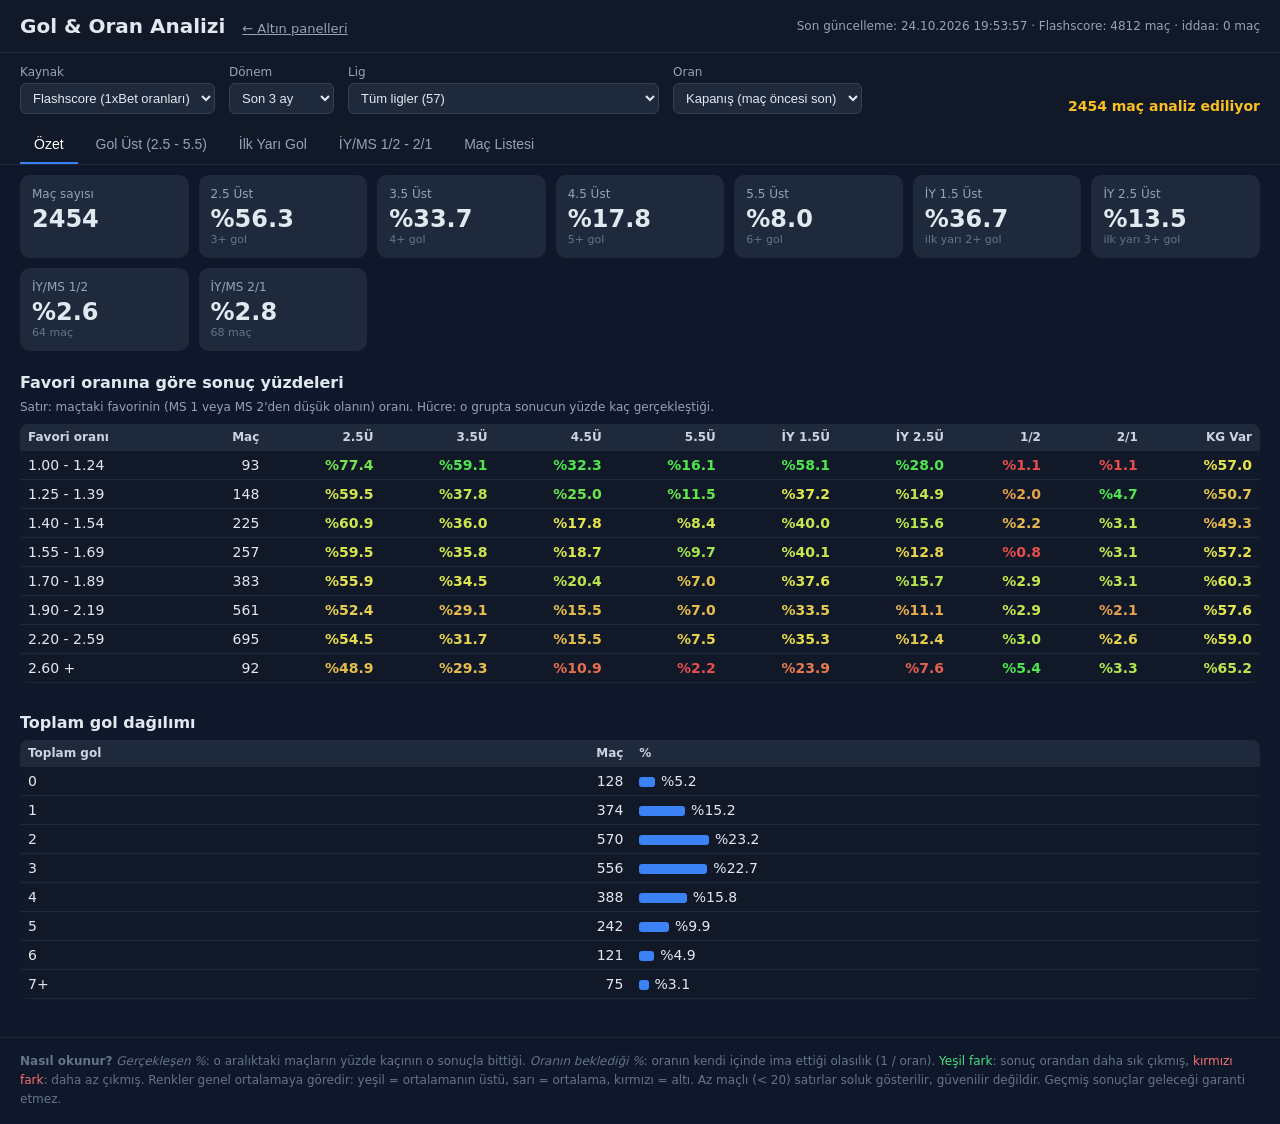
==== docs/gol/index.html @ 0c81ed70 "Gol & oran analiz paneli (docs/gol) + 2 saatte bir veri güncelleme Co-Authored-By: Okira59 <eduslife" ====
<!doctype html>
<html lang="tr">
<head>
<meta charset="utf-8">
<meta name="viewport" content="width=device-width, initial-scale=1">
<title>Gol & Oran Analizi</title>
<link rel="stylesheet" href="style.css">
</head>
<body>
<header>
  <h1>Gol &amp; Oran Analizi <a href="../" style="font-size:13px;font-weight:400;color:#94a3b8;margin-left:10px">← Altın panelleri</a></h1>
  <div id="meta">Yükleniyor...</div>
</header>

<section class="filters">
  <label>Kaynak
    <select id="f-src">
      <option value="fs">Flashscore (1xBet oranları)</option>
      <option value="iddaa">iddaa.com oranları</option>
    </select>
  </label>
  <label>Dönem
    <select id="f-days">
      <option value="7">Son 7 gün</option>
      <option value="30">Son 30 gün</option>
      <option value="60">Son 60 gün</option>
      <option value="90" selected>Son 3 ay</option>
    </select>
  </label>
  <label>Lig
    <select id="f-lg"><option value="">Tüm ligler</option></select>
  </label>
  <label>Oran
    <select id="f-ot">
      <option value="0">Kapanış (maç öncesi son)</option>
      <option value="1">Açılış</option>
    </select>
  </label>
  <span id="f-count" class="count"></span>
</section>

<nav class="tabs">
  <button data-tab="ozet" class="active">Özet</button>
  <button data-tab="ust">Gol Üst (2.5 - 5.5)</button>
  <button data-tab="iy">İlk Yarı Gol</button>
  <button data-tab="iyms">İY/MS 1/2 - 2/1</button>
  <button data-tab="liste">Maç Listesi</button>
</nav>

<main>
  <section id="tab-ozet" class="tab active"></section>
  <section id="tab-ust" class="tab"></section>
  <section id="tab-iy" class="tab"></section>
  <section id="tab-iyms" class="tab"></section>
  <section id="tab-liste" class="tab"></section>
</main>

<footer>
  <b>Nasıl okunur?</b> <i>Gerçekleşen %</i>: o aralıktaki maçların yüzde kaçının o sonuçla bittiği.
  <i>Oranın beklediği %</i>: oranın kendi içinde ima ettiği olasılık (1 / oran).
  <span class="pos">Yeşil fark</span>: sonuç orandan daha sık çıkmış, <span class="neg">kırmızı fark</span>: daha az çıkmış.
  Renkler genel ortalamaya göredir: yeşil = ortalamanın üstü, sarı = ortalama, kırmızı = altı. Az maçlı (&lt; 20) satırlar soluk gösterilir, güvenilir değildir. Geçmiş sonuçlar geleceği garanti etmez.
</footer>
<script src="app.js"></script>
</body>
</html>
---- docs/gol/style.css ----
*{box-sizing:border-box}
body{margin:0;font-family:system-ui,-apple-system,Segoe UI,Roboto,sans-serif;background:#0f172a;color:#e2e8f0;font-size:14px}
header{display:flex;justify-content:space-between;align-items:center;padding:14px 20px;background:#111827;border-bottom:1px solid #1f2937;flex-wrap:wrap;gap:8px}
h1{margin:0;font-size:20px}
h2{font-size:16px;margin:22px 0 8px}
h3{font-size:14px;margin:16px 0 6px;color:#93c5fd}
#meta{color:#94a3b8;font-size:12px}
.filters{display:flex;gap:14px;flex-wrap:wrap;padding:12px 20px;background:#111827;align-items:flex-end}
.filters label{display:flex;flex-direction:column;font-size:12px;color:#94a3b8;gap:4px}
select,input{background:#1e293b;color:#e2e8f0;border:1px solid #334155;border-radius:6px;padding:6px 8px;font-size:13px}
.count{color:#fbbf24;font-weight:600;margin-left:auto}
.tabs{display:flex;gap:4px;padding:0 20px;background:#111827;border-bottom:1px solid #1f2937;overflow-x:auto}
.tabs button{background:none;border:none;color:#94a3b8;padding:10px 14px;cursor:pointer;font-size:14px;border-bottom:2px solid transparent;white-space:nowrap}
.tabs button.active{color:#fff;border-color:#3b82f6}
main{padding:10px 20px 30px}
.tab{display:none}.tab.active{display:block}
.cards{display:grid;grid-template-columns:repeat(auto-fill,minmax(150px,1fr));gap:10px}
.card{background:#1e293b;border-radius:10px;padding:12px}
.card .t{font-size:12px;color:#94a3b8}
.card .v{font-size:24px;font-weight:700;margin-top:4px}
.card .s{font-size:11px;color:#64748b}
table{border-collapse:collapse;width:100%;background:#111827;border-radius:8px;overflow:hidden;margin-bottom:8px}
th,td{padding:6px 8px;text-align:right;border-bottom:1px solid #1f2937;white-space:nowrap}
th{background:#1e293b;color:#cbd5e1;font-weight:600;font-size:12px}
td:first-child,th:first-child{text-align:left}
td.l,th.l{text-align:left}
tr.weak td{opacity:.45}
.pos{color:#4ade80}.neg{color:#f87171}
.bar{display:inline-block;height:10px;background:#3b82f6;border-radius:3px;vertical-align:middle;margin-right:6px}
.bar.imp{background:#64748b}
.heat{font-weight:600}
.row{display:flex;gap:10px;align-items:center;flex-wrap:wrap;margin:10px 0}
.pill{background:#1e293b;border:1px solid #334155;color:#cbd5e1;padding:6px 12px;border-radius:999px;cursor:pointer}
.pill.active{background:#2563eb;border-color:#2563eb;color:#fff}
.note{color:#94a3b8;font-size:12px;margin:4px 0 10px}
.grid2{display:grid;grid-template-columns:1fr 1fr;gap:16px}
@media(max-width:900px){.grid2{grid-template-columns:1fr}}
.scroll{overflow-x:auto}
footer{padding:14px 20px;color:#64748b;font-size:12px;border-top:1px solid #1f2937;line-height:1.6}
.more{margin:10px 0;background:#1e293b;color:#e2e8f0;border:1px solid #334155;border-radius:6px;padding:8px 14px;cursor:pointer}
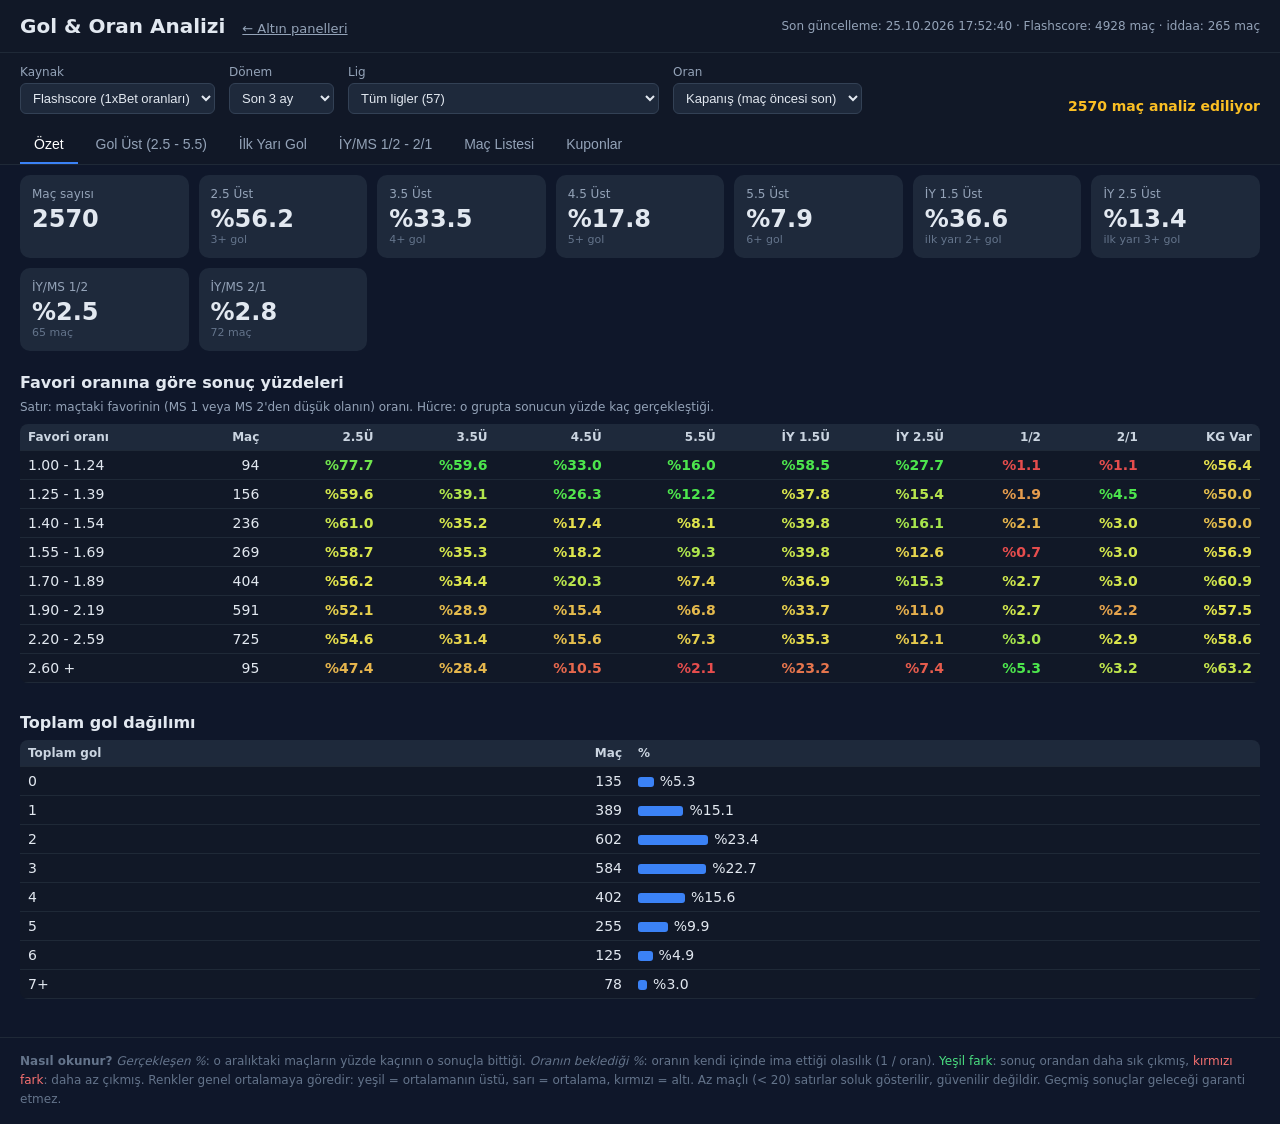
==== commit 22f05a09: "Gol analiz: otomatik kuponlar (4 saatte bir 3'lü/4'lü, günlük yüksek oranlı 2-3'lü) + Kuponlar sekme" ====
--- a/docs/gol/index.html
+++ b/docs/gol/index.html
@@ -45,6 +45,7 @@
   <button data-tab="iy">İlk Yarı Gol</button>
   <button data-tab="iyms">İY/MS 1/2 - 2/1</button>
   <button data-tab="liste">Maç Listesi</button>
+  <button data-tab="kupon">Kuponlar</button>
 </nav>
 
 <main>
@@ -53,6 +54,7 @@
   <section id="tab-iy" class="tab"></section>
   <section id="tab-iyms" class="tab"></section>
   <section id="tab-liste" class="tab"></section>
+  <section id="tab-kupon" class="tab"></section>
 </main>
 
 <footer>
--- a/docs/gol/style.css
+++ b/docs/gol/style.css
@@ -38,3 +38,12 @@
 .scroll{overflow-x:auto}
 footer{padding:14px 20px;color:#64748b;font-size:12px;border-top:1px solid #1f2937;line-height:1.6}
 .more{margin:10px 0;background:#1e293b;color:#e2e8f0;border:1px solid #334155;border-radius:6px;padding:8px 14px;cursor:pointer}
+.cp{background:#111827;border:1px solid #1f2937;border-radius:10px;padding:10px 12px;margin-bottom:12px}
+.cp-h{display:flex;gap:14px;align-items:center;flex-wrap:wrap;margin-bottom:6px}
+.cp-h .tag{font-size:11px;padding:3px 8px;border-radius:999px;background:#1e3a8a;color:#bfdbfe}
+.cp-h .tag.y{background:#7c2d12;color:#fed7aa}
+.cp-h .big{font-size:18px;font-weight:700}
+.cp-h .st{margin-left:auto;font-weight:600}
+.cp table{margin:0}
+.cp.win{border-color:#166534}.cp.lose{border-color:#7f1d1d;opacity:.8}
+.cp.top{border-color:#facc15;box-shadow:0 0 0 1px #facc15 inset}
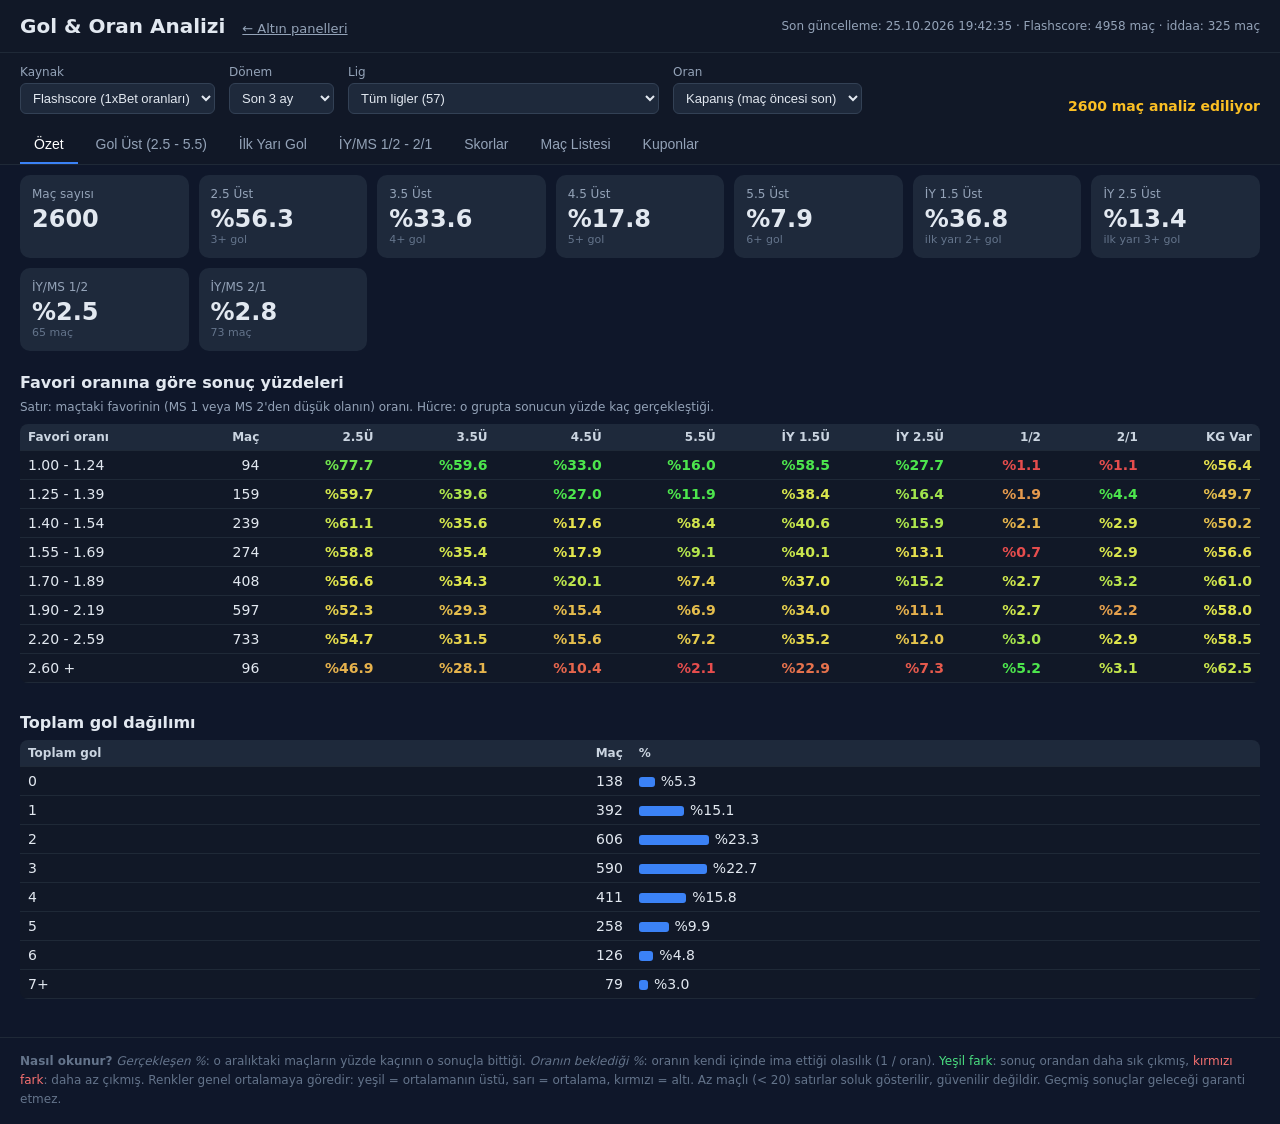
==== commit 47d42f89: "Skorlar sekmesi: yaklaşan maçlar için İY / 2. yarı / MS skor olasılıkları + geçmiş skor dağılımları " ====
--- a/docs/gol/index.html
+++ b/docs/gol/index.html
@@ -44,6 +44,7 @@
   <button data-tab="ust">Gol Üst (2.5 - 5.5)</button>
   <button data-tab="iy">İlk Yarı Gol</button>
   <button data-tab="iyms">İY/MS 1/2 - 2/1</button>
+  <button data-tab="skor">Skorlar</button>
   <button data-tab="liste">Maç Listesi</button>
   <button data-tab="kupon">Kuponlar</button>
 </nav>
@@ -53,6 +54,7 @@
   <section id="tab-ust" class="tab"></section>
   <section id="tab-iy" class="tab"></section>
   <section id="tab-iyms" class="tab"></section>
+  <section id="tab-skor" class="tab"></section>
   <section id="tab-liste" class="tab"></section>
   <section id="tab-kupon" class="tab"></section>
 </main>
--- a/docs/gol/style.css
+++ b/docs/gol/style.css
@@ -47,3 +47,8 @@
 .cp table{margin:0}
 .cp.win{border-color:#166534}.cp.lose{border-color:#7f1d1d;opacity:.8}
 .cp.top{border-color:#facc15;box-shadow:0 0 0 1px #facc15 inset}
+.sks{display:flex;gap:14px;flex-wrap:wrap}
+.sk{flex:1;min-width:240px;background:#0b1220;border:1px solid #1f2937;border-radius:8px;padding:8px 10px}
+.sk .t{font-weight:600;margin-bottom:4px;color:#cbd5e1}
+.sk table{margin:0;width:100%}
+.skl tr.sel td{background:#1e293b}
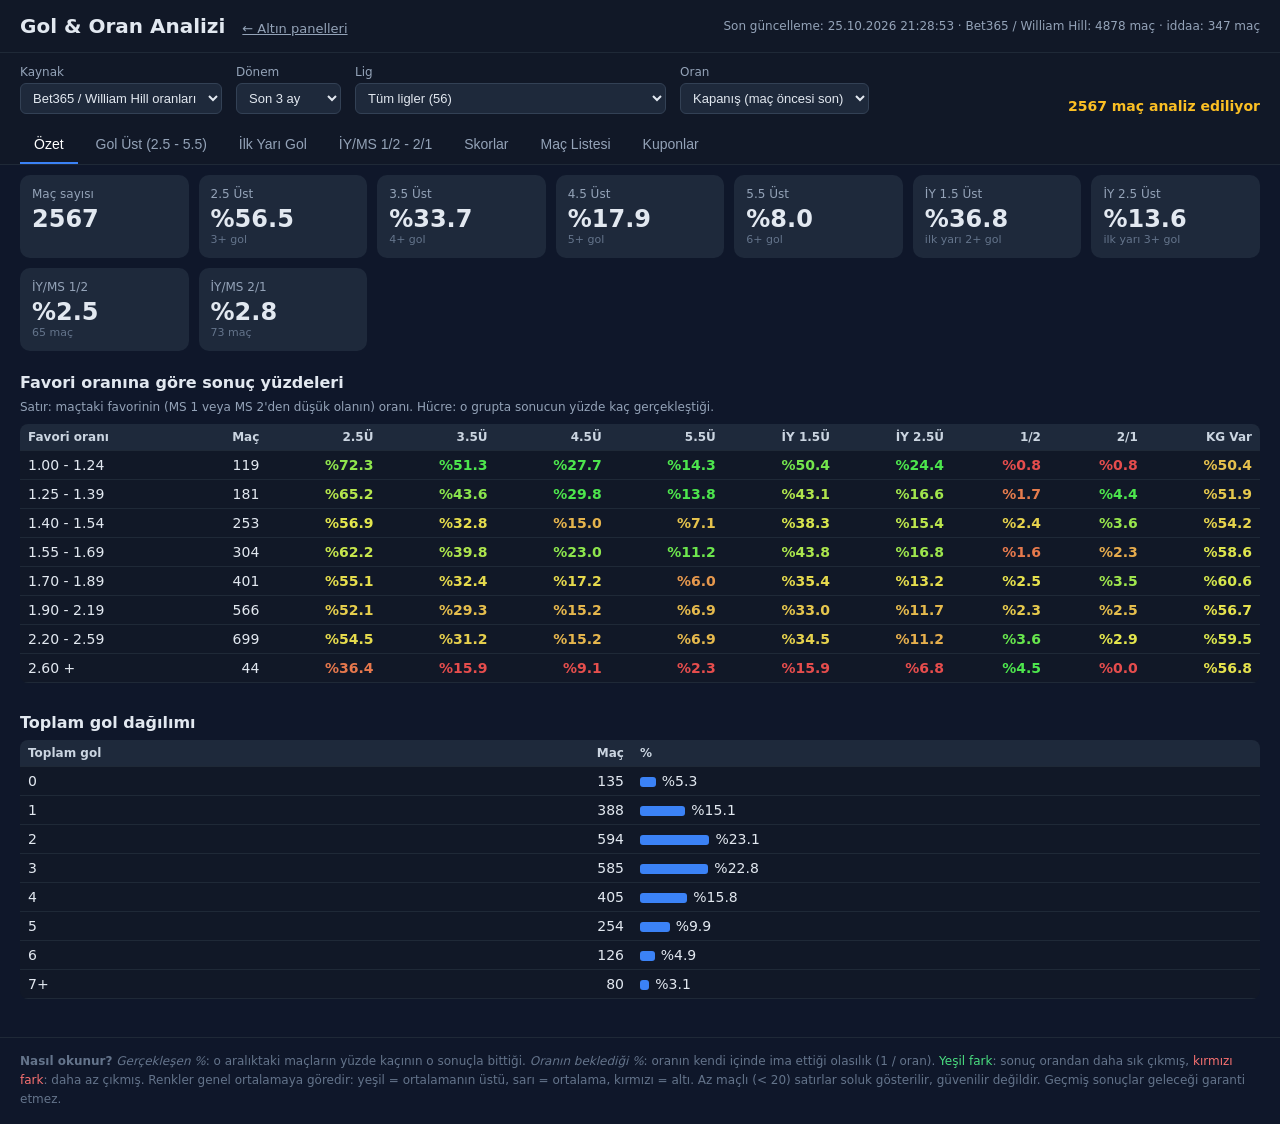
==== commit 7f9c510c: "Oranlar: 1xBet kaldırıldı, sadece Bet365 + William Hill + iddaa; kuponlar sadece iddaa maçlarından C" ====
--- a/docs/gol/index.html
+++ b/docs/gol/index.html
@@ -15,7 +15,7 @@
 <section class="filters">
   <label>Kaynak
     <select id="f-src">
-      <option value="fs">Flashscore (1xBet oranları)</option>
+      <option value="fs">Bet365 / William Hill oranları</option>
       <option value="iddaa">iddaa.com oranları</option>
     </select>
   </label>
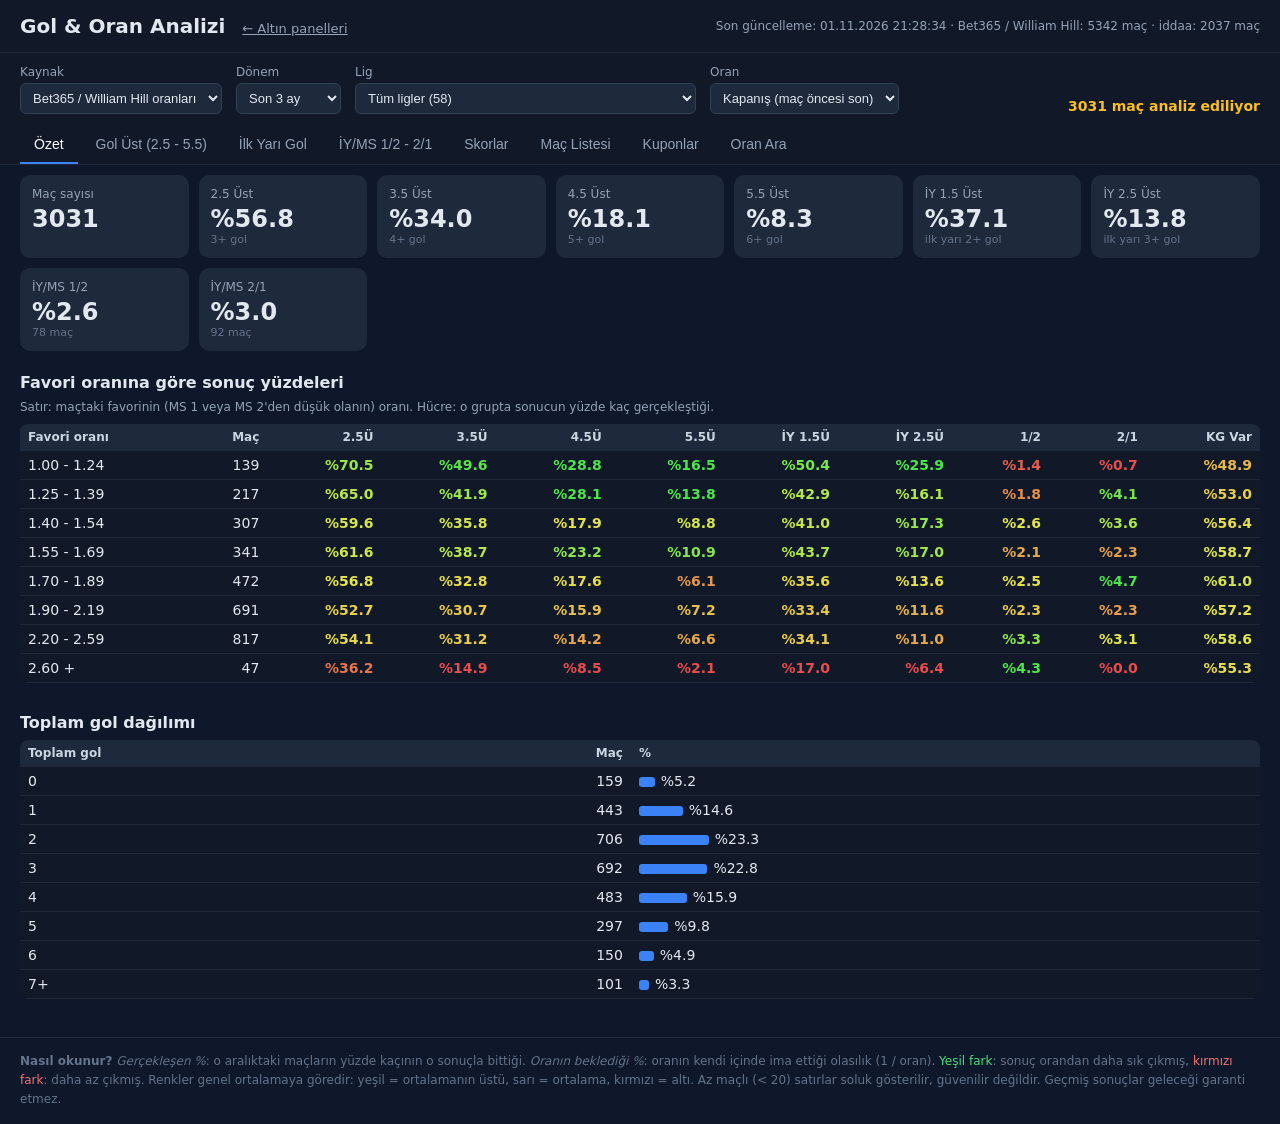
==== commit 405b297c: "Kuponlar: günde 12 kupon (her türden 2), İY+2.yarı skor kuponu, oran arama sekmesi Co-Authored-By: O" ====
--- a/docs/gol/index.html
+++ b/docs/gol/index.html
@@ -47,6 +47,7 @@
   <button data-tab="skor">Skorlar</button>
   <button data-tab="liste">Maç Listesi</button>
   <button data-tab="kupon">Kuponlar</button>
+  <button data-tab="ara">Oran Ara</button>
 </nav>
 
 <main>
@@ -57,6 +58,7 @@
   <section id="tab-skor" class="tab"></section>
   <section id="tab-liste" class="tab"></section>
   <section id="tab-kupon" class="tab"></section>
+  <section id="tab-ara" class="tab"></section>
 </main>
 
 <footer>
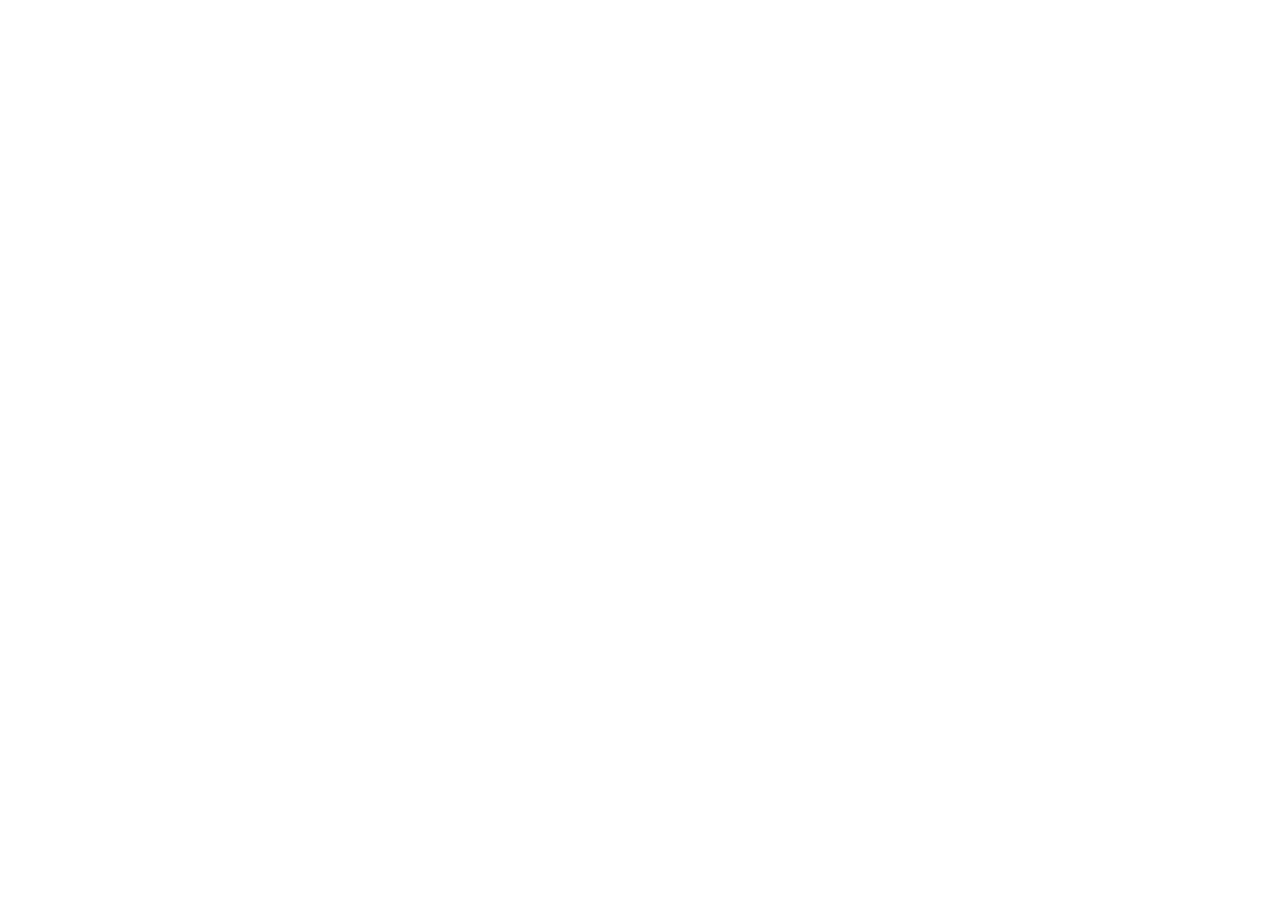
==== commit dc7c609b: "Gol/Toto/Hayvan workflow ve panelleri yeni depolara taşındı; eski panel adresleri yönlendiriliyor Co" ====
--- a/docs/gol/index.html
+++ b/docs/gol/index.html
@@ -1,72 +1,13 @@
 <!doctype html>
-<html lang="tr">
-<head>
-<meta charset="utf-8">
-<meta name="viewport" content="width=device-width, initial-scale=1">
-<title>Gol & Oran Analizi</title>
-<link rel="stylesheet" href="style.css">
-</head>
-<body>
-<header>
-  <h1>Gol &amp; Oran Analizi <a href="../" style="font-size:13px;font-weight:400;color:#94a3b8;margin-left:10px">← Altın panelleri</a></h1>
-  <div id="meta">Yükleniyor...</div>
-</header>
-
-<section class="filters">
-  <label>Kaynak
-    <select id="f-src">
-      <option value="fs">Bet365 / William Hill oranları</option>
-      <option value="iddaa">iddaa.com oranları</option>
-    </select>
-  </label>
-  <label>Dönem
-    <select id="f-days">
-      <option value="7">Son 7 gün</option>
-      <option value="30">Son 30 gün</option>
-      <option value="60">Son 60 gün</option>
-      <option value="90" selected>Son 3 ay</option>
-    </select>
-  </label>
-  <label>Lig
-    <select id="f-lg"><option value="">Tüm ligler</option></select>
-  </label>
-  <label>Oran
-    <select id="f-ot">
-      <option value="0">Kapanış (maç öncesi son)</option>
-      <option value="1">Açılış</option>
-    </select>
-  </label>
-  <span id="f-count" class="count"></span>
-</section>
-
-<nav class="tabs">
-  <button data-tab="ozet" class="active">Özet</button>
-  <button data-tab="ust">Gol Üst (2.5 - 5.5)</button>
-  <button data-tab="iy">İlk Yarı Gol</button>
-  <button data-tab="iyms">İY/MS 1/2 - 2/1</button>
-  <button data-tab="skor">Skorlar</button>
-  <button data-tab="liste">Maç Listesi</button>
-  <button data-tab="kupon">Kuponlar</button>
-  <button data-tab="ara">Oran Ara</button>
-</nav>
-
-<main>
-  <section id="tab-ozet" class="tab active"></section>
-  <section id="tab-ust" class="tab"></section>
-  <section id="tab-iy" class="tab"></section>
-  <section id="tab-iyms" class="tab"></section>
-  <section id="tab-skor" class="tab"></section>
-  <section id="tab-liste" class="tab"></section>
-  <section id="tab-kupon" class="tab"></section>
-  <section id="tab-ara" class="tab"></section>
-</main>
-
-<footer>
-  <b>Nasıl okunur?</b> <i>Gerçekleşen %</i>: o aralıktaki maçların yüzde kaçının o sonuçla bittiği.
-  <i>Oranın beklediği %</i>: oranın kendi içinde ima ettiği olasılık (1 / oran).
-  <span class="pos">Yeşil fark</span>: sonuç orandan daha sık çıkmış, <span class="neg">kırmızı fark</span>: daha az çıkmış.
-  Renkler genel ortalamaya göredir: yeşil = ortalamanın üstü, sarı = ortalama, kırmızı = altı. Az maçlı (&lt; 20) satırlar soluk gösterilir, güvenilir değildir. Geçmiş sonuçlar geleceği garanti etmez.
-</footer>
-<script src="app.js"></script>
-</body>
-</html>
+<html lang="tr"><head><meta charset="utf-8">
+<title>Gol Analiz taşındı</title>
+<meta name="viewport" content="width=device-width,initial-scale=1">
+<meta http-equiv="refresh" content="0; url=https://okira59.github.io/gol/">
+<link rel="canonical" href="https://okira59.github.io/gol/">
+<script>
+if ("serviceWorker" in navigator) navigator.serviceWorker.getRegistrations().then(rs => rs.forEach(r => r.unregister()));
+location.replace("https://okira59.github.io/gol/" + location.search + location.hash);
+</script>
+</head><body style="font-family:sans-serif;background:#0f172a;color:#e2e8f0;padding:24px">
+<p>Gol Analiz yeni adresine taşındı: <a href="https://okira59.github.io/gol/" style="color:#38bdf8">https://okira59.github.io/gol/</a></p>
+</body></html>
